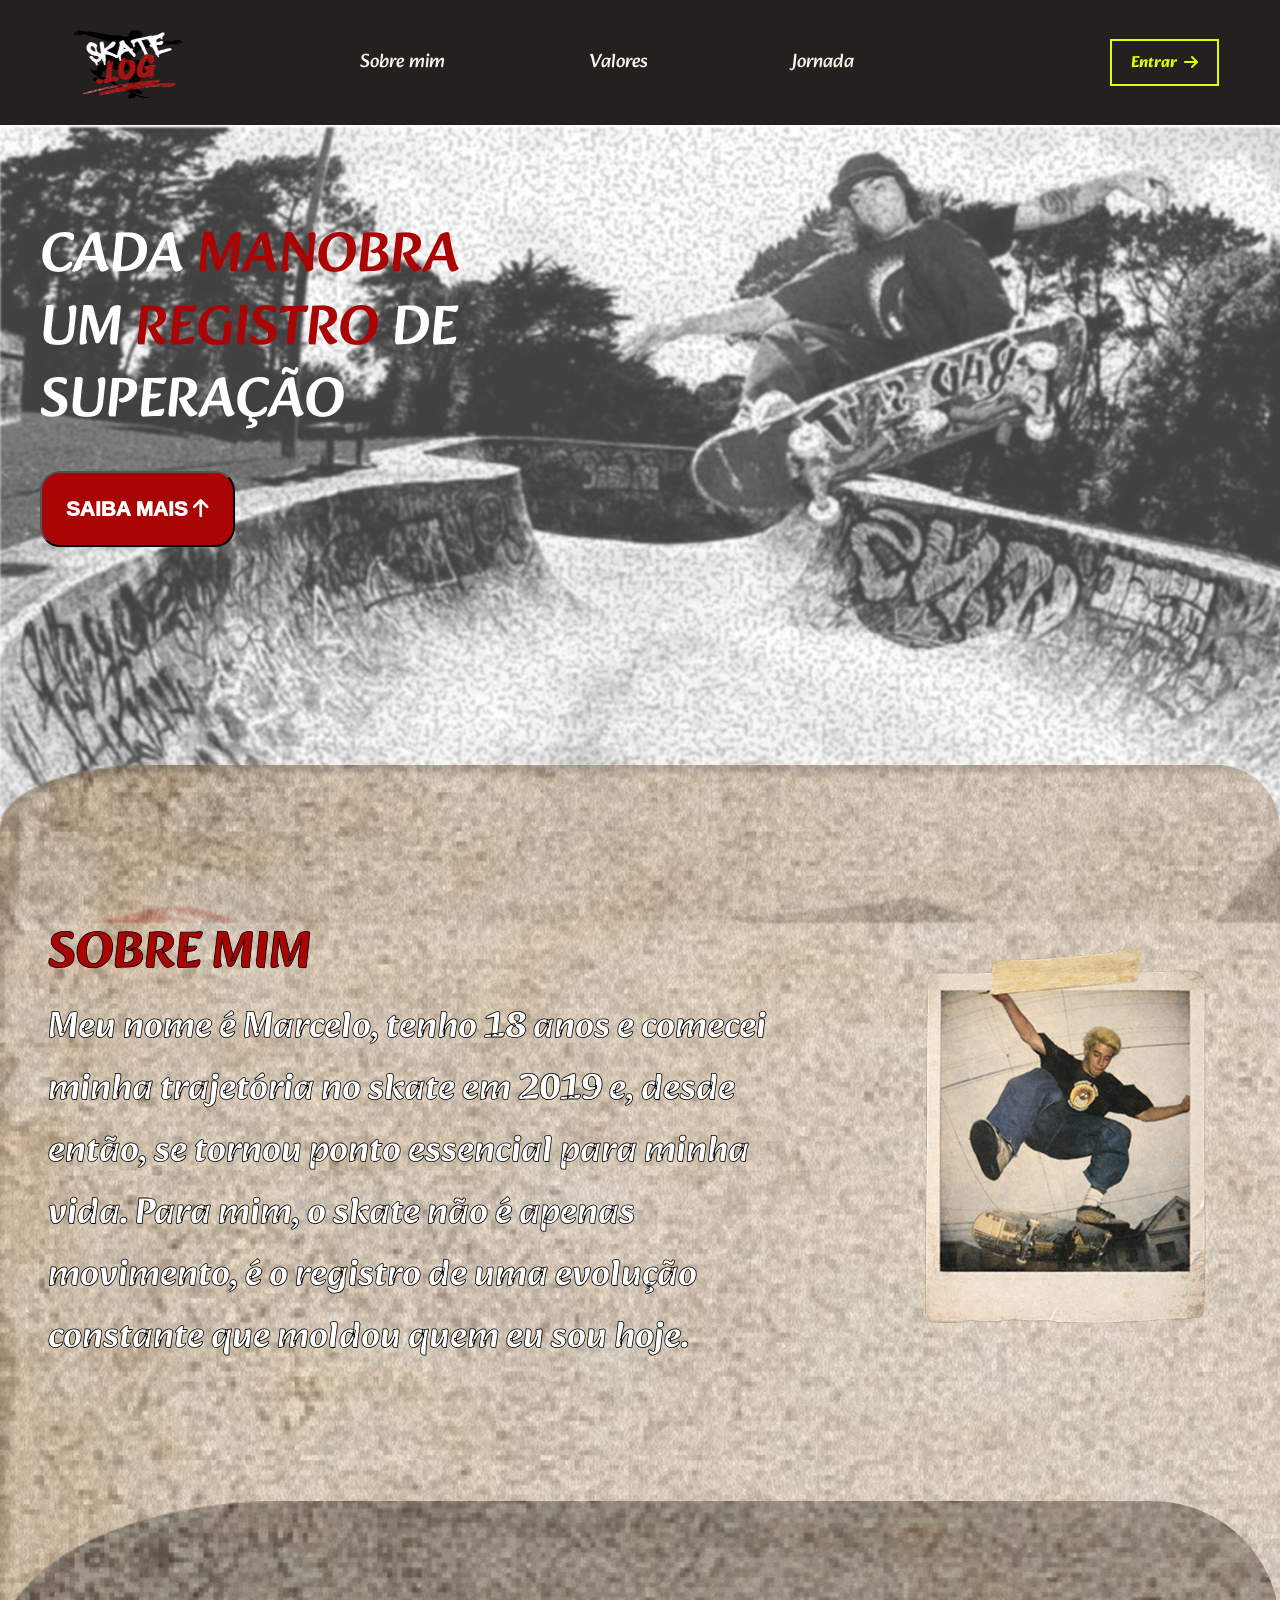
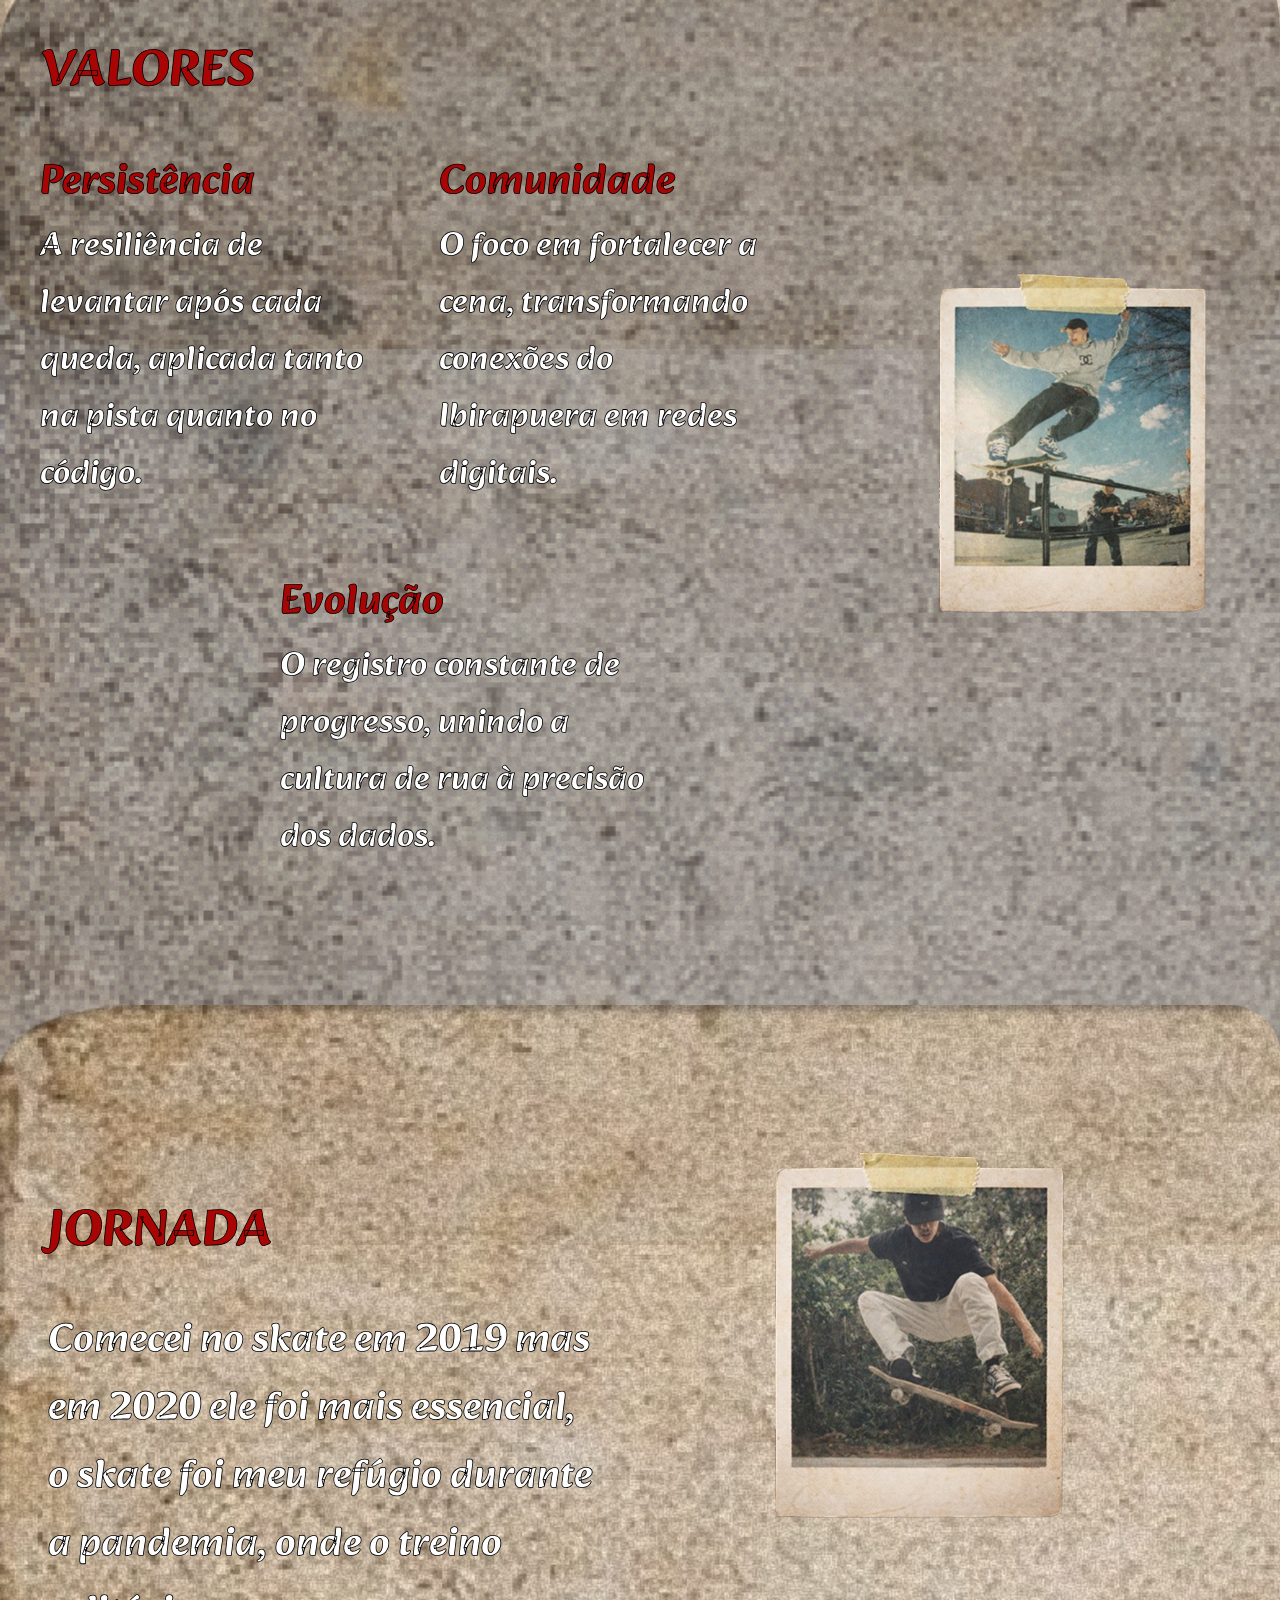
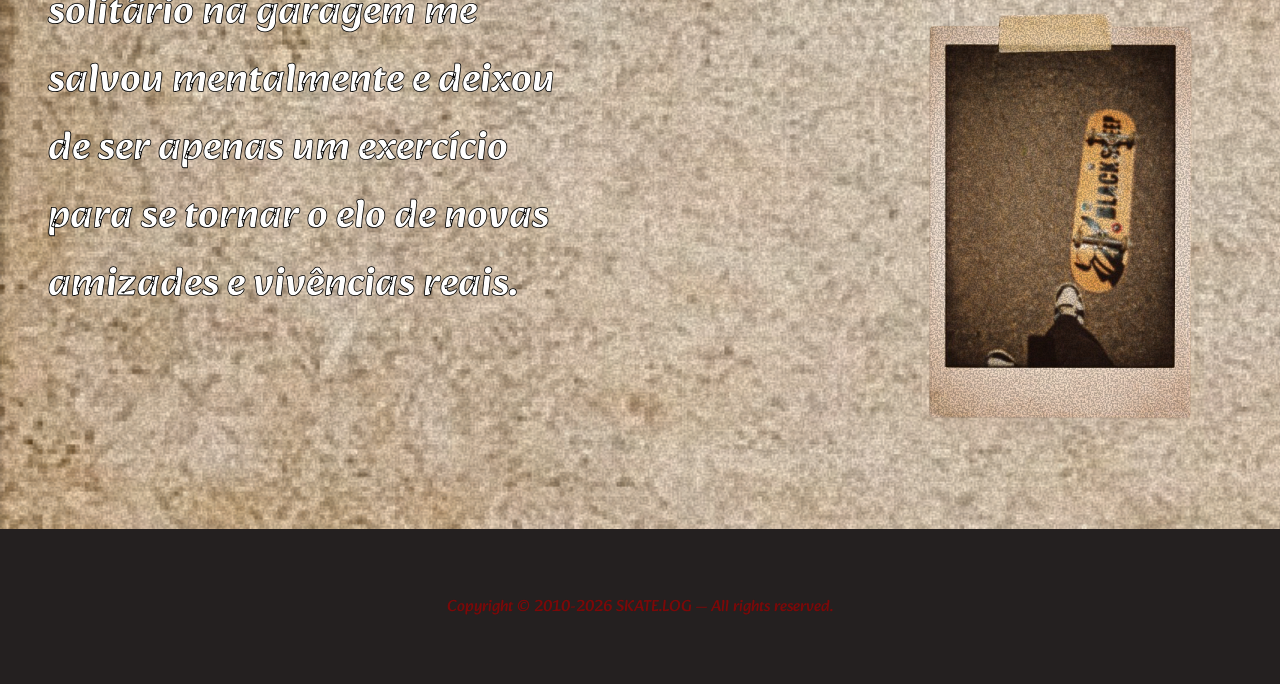
==== projeto/site/public/index.html @ 41648179 "Feat:  Adicionei a tela de login e cadastro com css, ainda falta adicionar algumas coisas simples, i" ====
<!DOCTYPE html>
<html lang="pt-br">
<head>
    <meta charset="UTF-8">
    <meta name="viewport" content="width=device-width, initial-scale=1.0">
    <title>Skate.log</title>
    
    
    <!-- ESTILOS DA PÁGINA -->
    <link rel="stylesheet" href="./css/global.css">
    <link rel="stylesheet" href="./css/home.css">
     <link rel="stylesheet" href="https://cdnjs.cloudflare.com/ajax/libs/font-awesome/6.5.0/css/all.min.css" crossorigin="anonymous" referrerpolicy="no-referrer" />


    
</head>
<body>
<div class="page-wrapper">
    <!-- PÁGINA HEADER -->
    <header class="header">
        <div class="container">
            <img class="logo" src="img/logo.png" alt="">
            <ul class="navbar">
                <div class="section-header">
                <li>
                    <a href="#sobremim">
                        Sobre mim
                    </a>
                </li>
                <li>
                    <a href="#valores">
                        Valores
                    </a>
                </li>
                <li>
                    <a href="#journey">
                        Jornada
                    </a>
                </li>
                </div>
                <li class="btn-enter">
                    <a href="login.html">
                        Entrar
                         <i class="fa-solid fa-arrow-right"></i>
                    </a>
                </li>
            </ul>
        </div>
    </header>

    <!-- SEÇÃO HERO -->
    <div class="section-hero">
        <div class="container">
            <div class="text-hero">
                <p>
                    CADA <span class="text-red">MANOBRA</span>  <br>
                    UM <span class="text-red">REGISTRO</span> DE <br>
                    SUPERAÇÃO 
                </p>
                <button class="btn-hero"><a href="login.html"> SAIBA MAIS  </a><i class="fa-solid fa-arrow-up"></i></button>
            </div>
            
                
            
            
            
        </div>
    </div>

    <!-- SEÇÃO SOBREMIM -->
     <div class="section-sobremim" id="sobremim">
        <div class="container">
            <div class="box-sobremim">
                <div class="text-sobre contorno-preto">
                    <h1 class="text-red">SOBRE MIM</h1>
                    <p>
                    Meu nome é Marcelo, tenho 18 anos e 
                    comecei minha trajetória no skate em 2019 e,
                    desde então, se tornou ponto essencial para minha vida.
                    Para mim, o skate não é apenas movimento, é o registro de
                    uma evolução constante que moldou quem eu sou hoje.
                    </p>
                </div>
            
                <img src="img/img_sobremim.png" alt="">
            </div>
        </div>
    </div>

    <!-- SEÇÃO VALORES -->
    <div class="section-valores" id="valores">
        <div class="container">
            
            <div class="conteudo-valores">
                <div class="text-valores contorno-preto">
                    <h1 class="text-red">VALORES</h1>
                    <div class="valores-topo">
                    <div class="valor-item item-1">
                        <h2 class="text-red">Persistência</h2>
                        <p>
                            A resiliência de levantar após cada queda, aplicada tanto na pista quanto no código.
                        </p>
                    </div>
                    <div class="valor-item item-2">
                        <h2 class="text-red">Comunidade</h2>
                        <p>
                            O foco em fortalecer a cena, transformando conexões do Ibirapuera em redes digitais.
                        </p>
                    </div>
                    </div>
                    <div class="valor-item item-3">
                        <h2 class="text-red">Evolução</h2>
                        <p>
                            O registro constante de progresso, unindo a cultura de rua à precisão dos dados.
                        </p>
                    </div>
                </div>
                    <div class="box-valores">
                        <img src="img/img_valores.png" alt="">
                    </div>
            </div>
        </div>
    </div>

    <!-- SEÇÃO JORNADA -->
    <div class="section-journey" id="journey">
        <div class="container">
            <div class="text-journey contorno-preto">
                <h1 class="text-red">JORNADA</h1>
                <p>
                    Comecei no skate em 2019 mas em 2020 ele foi mais essencial,
                    o skate foi meu refúgio durante a pandemia, onde o treino solitário
                    na garagem me salvou mentalmente e deixou de ser apenas um exercício
                    para se tornar o elo de novas amizades e vivências reais.
                </p>
            </div>
            <div class="box-journey">
                <img class="jornada-topo" src="img/img_jornada1.png" alt="">
                <img class="jornada-baixo" src="img/img_jornada2.png" alt="">
            </div>
        </div>
    </div>


    <!-- PÁGINA FOOTER -->
    <footer>
        <div class="container">
            <div class="footer-inner">  
                <p class="footer-copy">Copyright © 2010-2026 SKATE.LOG — All rights reserved.</p>
            </div>
        </div>
    </footer>

</div>

</body>
</html>
---- projeto/site/public/css/global.css ----
@import url('https://fonts.googleapis.com/css2?family=Alkatra:wght@400..700&display=swap');


* {
    margin: 0;
    padding: 0;
    box-sizing: border-box;
}

html {
    scroll-behavior: smooth;
}

body {
    min-height: 100vh;
    width: 100%;
    
    font-family: "Alkatra", system-ui;
    font-optical-sizing: auto;
    font-style: normal;
}

.contorno-preto{
    -webkit-text-stroke: 0.8px black;
    color: white;
}
---- projeto/site/public/css/home.css ----
.page-wrapper {
    width: 100%;
    display: flex;
    flex-direction: column;
}

.container {
    max-width: 1200px;
    width: 100%;
    margin: 0 auto;
}

ul{
    list-style-type: none;
}

.text-red { 
    color: #A90505; 
   
}

.header {
    background-color: #242020;
    position: sticky;
    top: 0;
    z-index: 100;
}

.section-header{
    display: flex;
    justify-content: center;
    gap: 9rem;
    margin-right: 13rem;
}

.header .container {
    display: flex;
    gap: 9rem;
    align-items: center;
    
}

.logo {
    width: 11rem;
    height: 7.8rem;
    
}

.navbar {
    display: flex;
    align-items: center;
    gap: 3rem;
}

.navbar a {
    color:  #FAF3E8;
    font-size: 1.2rem;
    font-weight: 400;
    text-decoration: none;
    display: flex;
    align-items: center;
    gap: 0.4rem;
    transition: opacity 0.2s;
}

.navbar a:hover { 
    opacity: 0.75; 
}


.navbar .nav-separator {
    color: rgba(250, 243, 232, 0.181);
    font-size: 1.4rem;
    cursor: default;
    pointer-events: none;
}


.btn-enter a {
    border: #DDFF00 solid 2px;
    padding-top: 0.5rem;
    padding-bottom: 0.5rem;
    padding-right: 1.2rem;
    padding-left: 1.2rem;
    font-weight: 700;
    color: #DDFF00 ;
    font-size: 1rem;
    display: flex;
    align-items: center;
    transition: background-color 0.2s, transform 0.15s;
}

.btn-enter a:hover {
    background-color:  #a4970b;
    opacity: 1;
    transform: translateY(-1px);
}




.section-hero {
    background-image: url("../img/herobanner.png");
    background-size: cover;
    background-repeat: no-repeat;
    height: 50rem;
    display: flex;
    align-items: flex-start;
    padding-top: 6rem;
}

.section-hero .container {
    display: flex;
    align-items: center;
}



.text-hero p {
    font-size: 3.5rem;
    font-weight: 500;
    color: white;
    line-height: 1.3;
    padding-bottom: 2rem;
}

.btn-hero{
    background-color: #A90505;
    border-radius: 20px;
    padding-right: 1.5rem;
    padding-left: 1.5rem;
    padding-top: 1.5rem;
    padding-bottom: 1.5rem;
    color: white;
    font-size: 1.3rem;
    font-weight: 1000;
}

.btn-hero a{
    color: white;
    text-decoration: none;
}

.btn-hero:hover {
    background-color:  #930303;
    opacity: 1;
    transform: translateY(-1px);
}

.section-sobremim {
    background-image: url("../img/sobremimbanner.png");
    background-repeat: no-repeat;
    background-size: cover;
    padding: 8rem 3rem 10rem;
    border-radius: 4rem;
    margin-top: -10rem;
    position: relative;
    z-index: 10;
    height: 74rem;
}

.box-sobremim {
    margin-top: 0;
    width: 100%;
    display: flex;
    flex-direction: row;
    align-items: center;
    gap: 6rem;
}



.box-sobremim img{
    width: 22rem;
}

.box-sobremim p {
    font-size: 2.3rem;
    font-weight: 700;
    color: white;
    
}

.box-sobremim h1{
    font-size: 3.2rem;
}

.section-valores {
    background-image: url("../img/valoresbanner.png");
    background-repeat: no-repeat;
    background-size: cover;
    width: 100%;
    padding: 8rem 0;
    border-top-right-radius: 8rem;
    margin-top: -28rem;
    position: relative;
    z-index: 10;
    margin-bottom: 4rem;
    height: 84rem;
}

.conteudo-valores {
    display: flex;
    flex-direction: row; 
    align-items: center;
    justify-content: center;
    gap: 6rem;
    width: 100%;
}

.conteudo-valores h1{
    font-size: 3.2rem;
}

.conteudo-valores h2{
    font-size: 2.3rem;
}



.section-valores .container {
    display: flex;
    justify-content: center;
    align-items: center;
    /* gap: 6rem; */
    flex-wrap: wrap;
}

.valores-topo {
    display: flex;        
    flex-direction: row;
    gap: 4rem;             
    width: 100%;
    justify-content: space-between;
}

.text-valores {
    display: flex;
    flex-direction: column;
    gap: 2rem;
    max-width: 45rem; 
}

.valor-item {
    max-width: 24rem; 
}


.item-1 {
    align-self: flex-start;
}


.item-2 {
    align-self: flex-end; 
    margin-right: -7rem; 
}


.item-3 {
    align-self: flex-end;
    margin-top: 2rem;
}

.text-journey { 
    max-width: 34rem;
 }


.text-valores h2{
    font-size: 2.6rem;
    font-weight: 1000;
}
.text-valores p {
    font-size: 2.1rem;
    color: white;
    font-weight: 700;
    
}

.box-valores{
    margin-left: 8rem;
}

.box-valores img {
    width: 22rem;
}

.section-journey {
    background-image: url("../img/jornadabanner.png");
    background-repeat: no-repeat;
    background-size: cover;
    width: 100%;
    padding: 8rem 0;
    border-top-left-radius: 4%;
    border-top-right-radius: 4%;
    margin-top: -19rem;
    position: relative;
    z-index: 10;
    margin-bottom: -5rem;
}

.section-journey .container {
    display: flex;
    justify-content: center;
    align-items: flex-start;
    gap: 8rem;
}
.text-journey {
    padding-top: 3.5rem;
    display: flex;
    flex-direction: column;
    gap: 2rem;
}

.box-journey {
    display: flex;
    flex-direction: column; 
    gap: 2rem;
    flex-shrink: 0;        
    width: 32rem;          
}



.text-journey p {
    font-size: 2.5rem;
    color: white;
    font-weight: 700;
}

.text-journey h1{
    font-size: 3.2rem;
}

.jornada-topo{
    align-self: flex-start;
}

.jornada-baixo{
    align-self: flex-end;
}

footer {
    background-color: #242020;
    color: #930303;
    z-index: 11;
}

.footer-inner {
    display: flex;
    flex-direction: column;
    align-items: center;
    padding-top: 4rem;
    padding-bottom: 4rem;
}

.footer-copy {
    font-size: 1rem;
    text-align: center;
    opacity: 0.8;
}
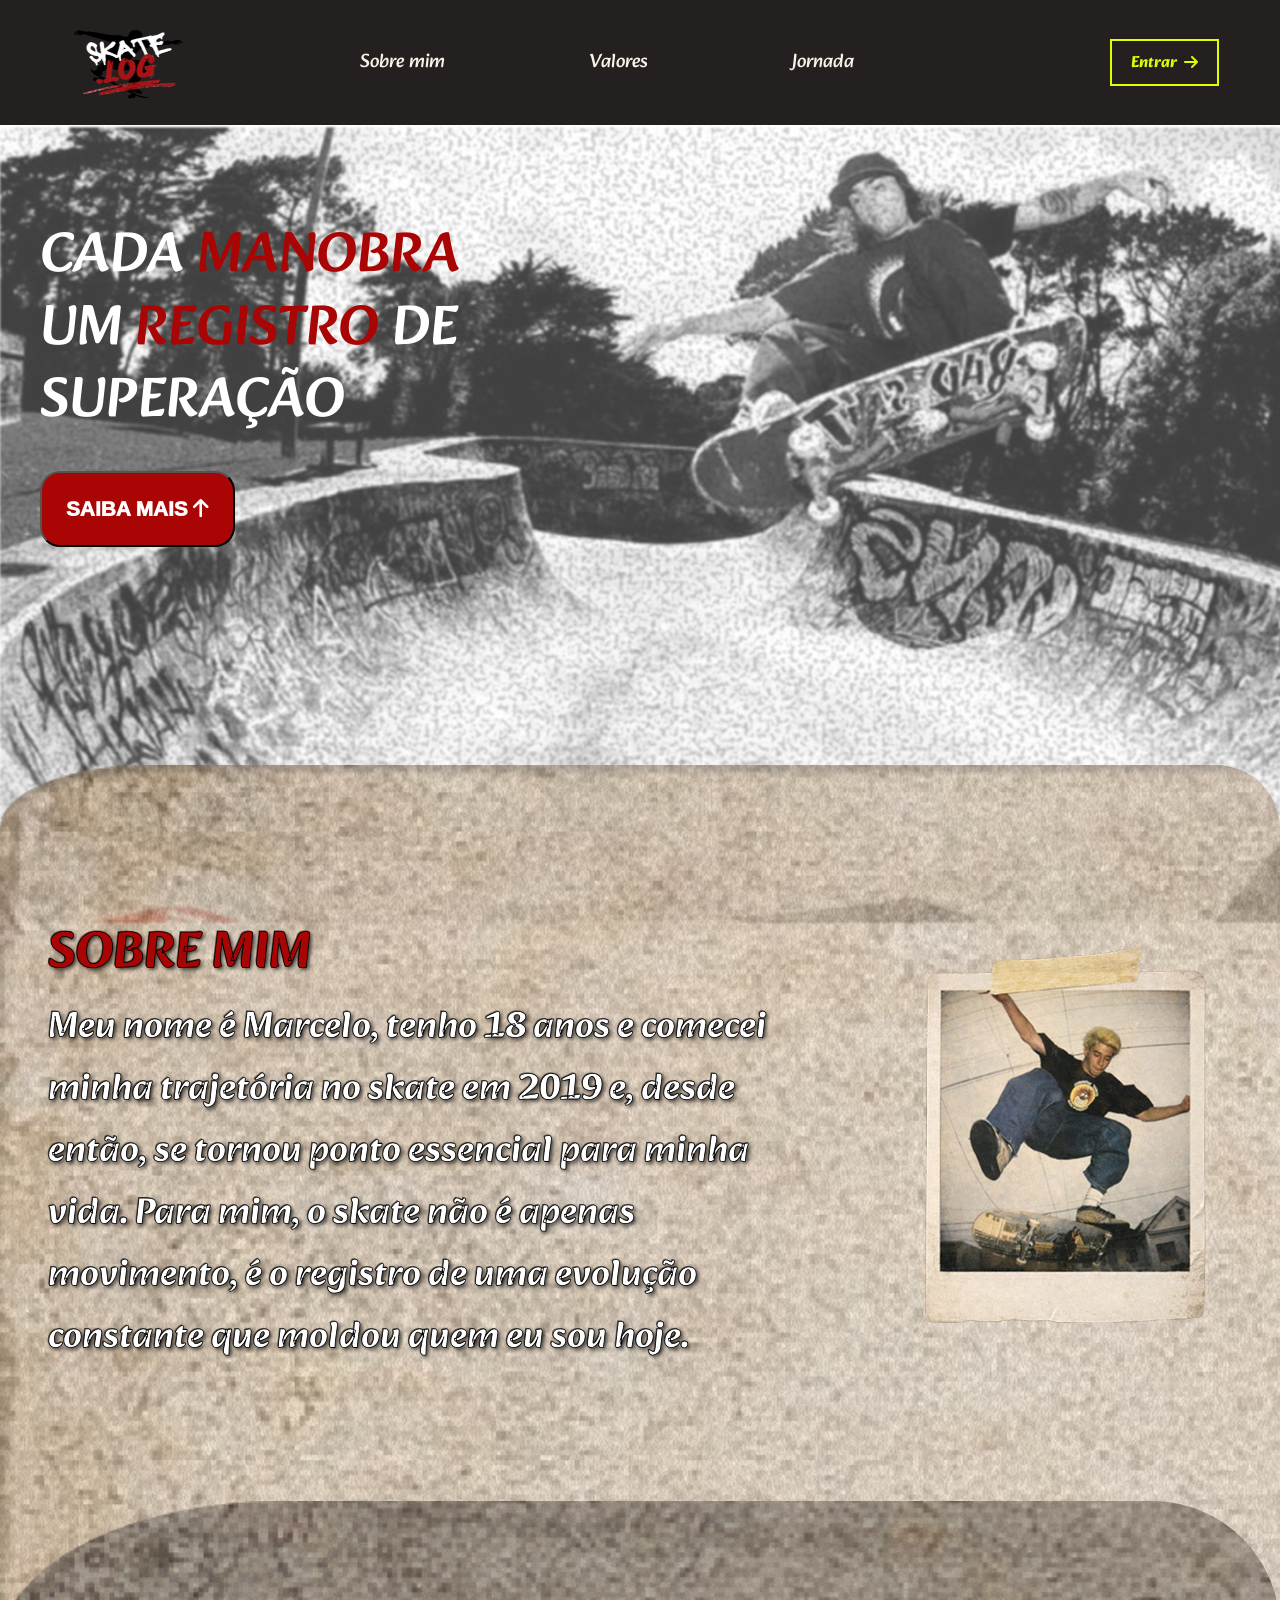
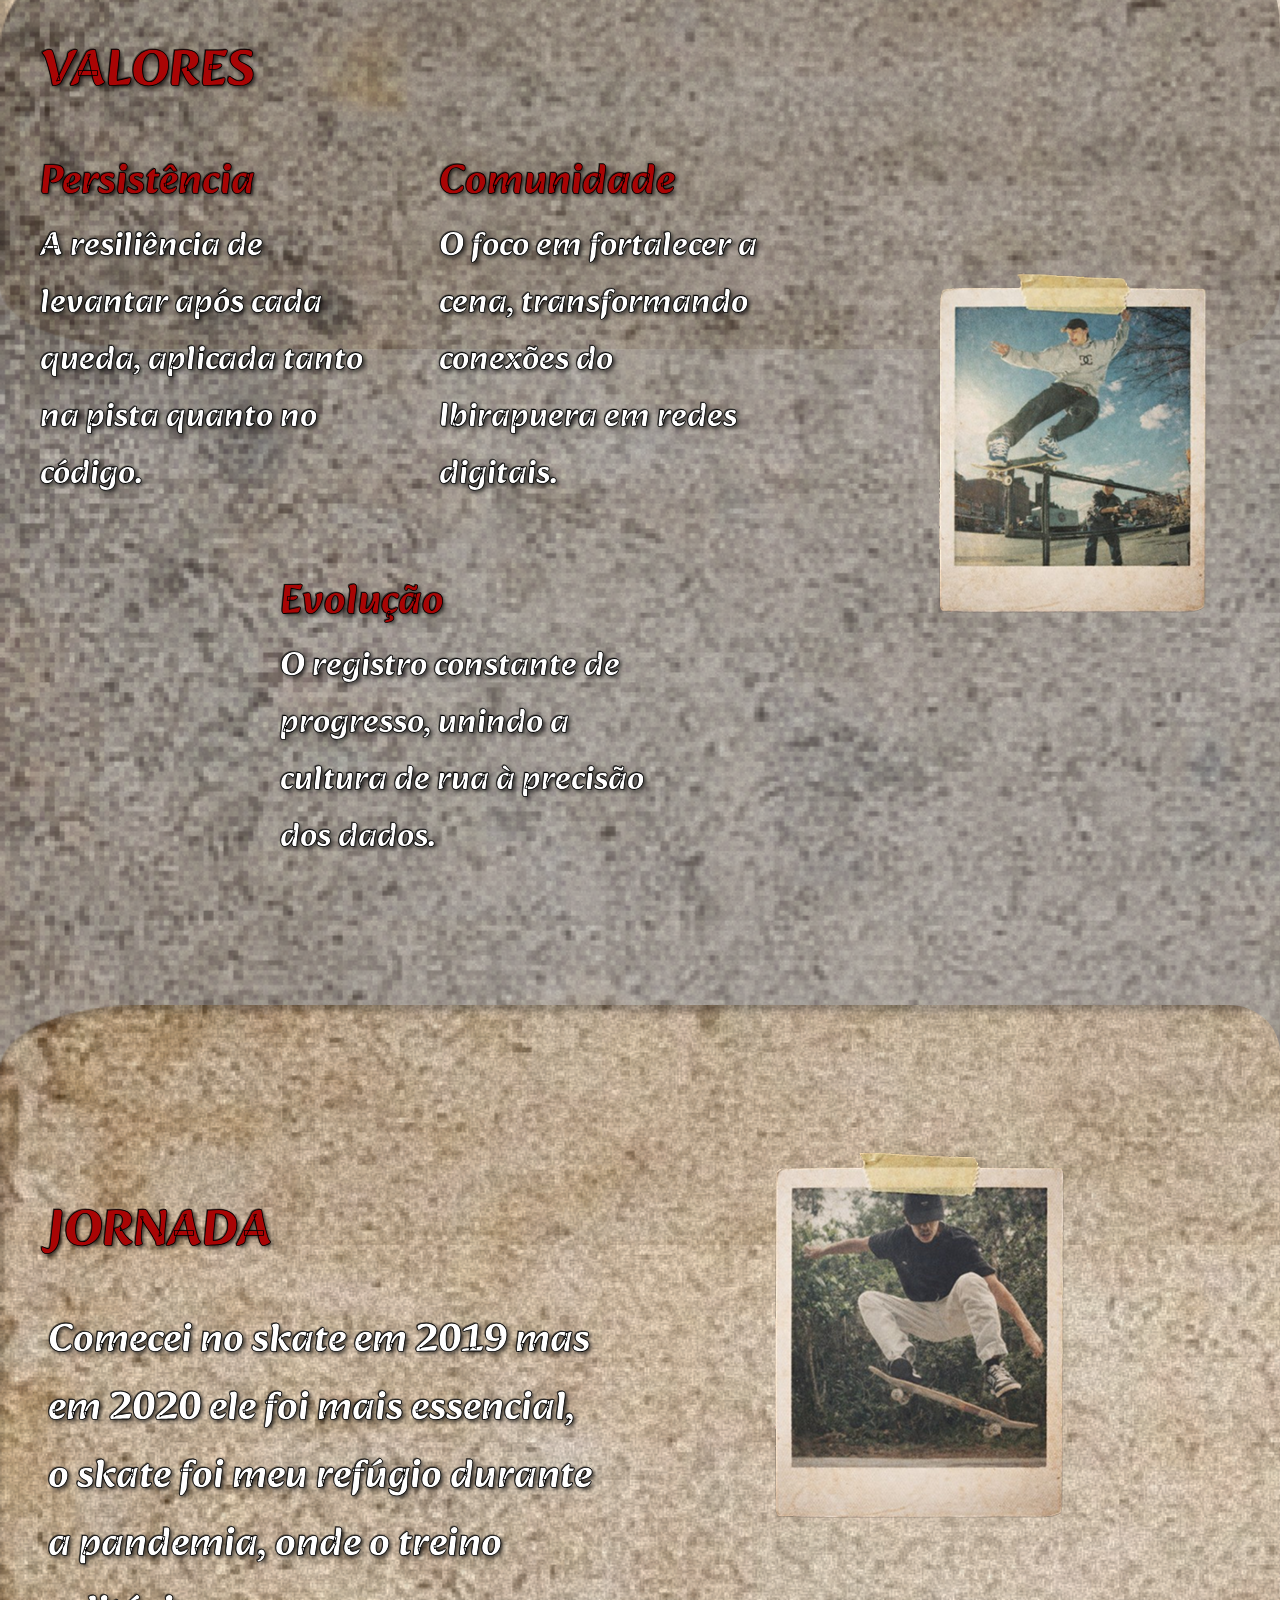
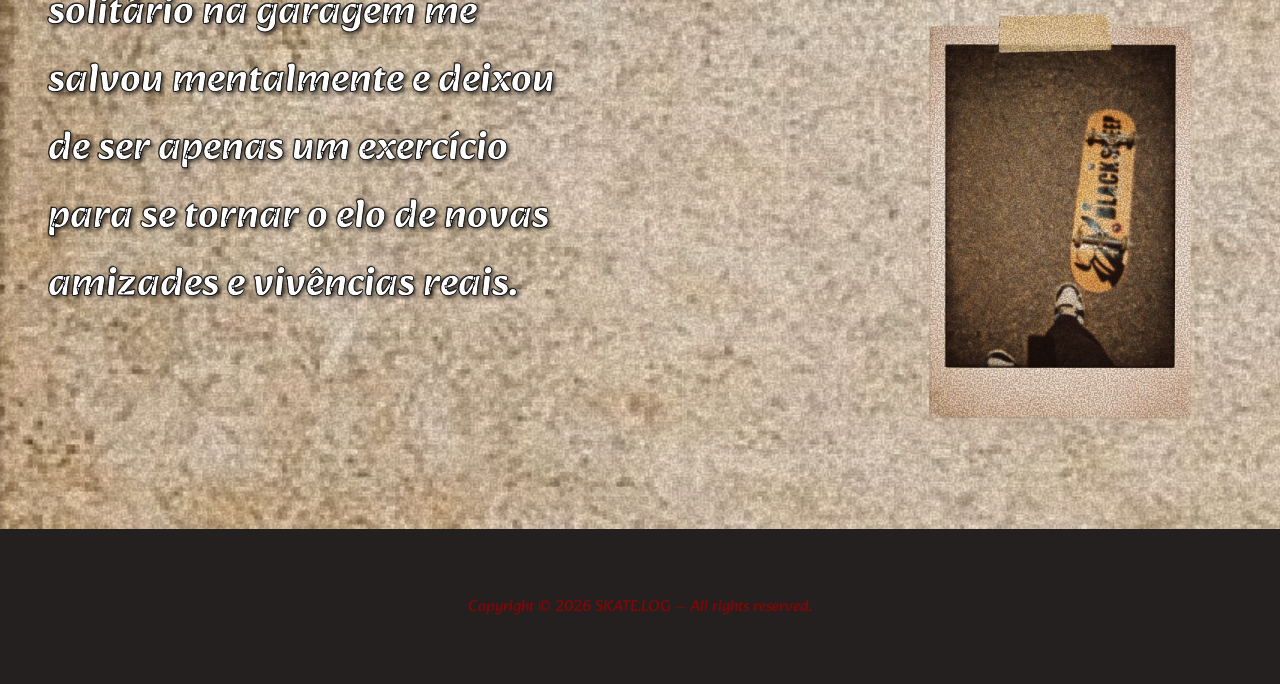
==== commit 96750955: "Feat: deixei o texto da home com sombra para ficar mais claro pra leitura" ====
--- a/projeto/site/public/index.html
+++ b/projeto/site/public/index.html
@@ -6,7 +6,8 @@
     <title>Skate.log</title>
     
     
-    <!-- ESTILOS DA PÁGINA -->
+    
+     <link rel="shortcut icon" href="./img/logo.png" type="image/x-icon">
     <link rel="stylesheet" href="./css/global.css">
     <link rel="stylesheet" href="./css/home.css">
      <link rel="stylesheet" href="https://cdnjs.cloudflare.com/ajax/libs/font-awesome/6.5.0/css/all.min.css" crossorigin="anonymous" referrerpolicy="no-referrer" />
@@ -16,7 +17,7 @@
 </head>
 <body>
 <div class="page-wrapper">
-    <!-- PÁGINA HEADER -->
+  
     <header class="header">
         <div class="container">
             <img class="logo" src="img/logo.png" alt="">
@@ -48,7 +49,7 @@
         </div>
     </header>
 
-    <!-- SEÇÃO HERO -->
+   
     <div class="section-hero">
         <div class="container">
             <div class="text-hero">
@@ -67,7 +68,7 @@
         </div>
     </div>
 
-    <!-- SEÇÃO SOBREMIM -->
+ 
      <div class="section-sobremim" id="sobremim">
         <div class="container">
             <div class="box-sobremim">
@@ -87,7 +88,7 @@
         </div>
     </div>
 
-    <!-- SEÇÃO VALORES -->
+    
     <div class="section-valores" id="valores">
         <div class="container">
             
@@ -122,7 +123,7 @@
         </div>
     </div>
 
-    <!-- SEÇÃO JORNADA -->
+   
     <div class="section-journey" id="journey">
         <div class="container">
             <div class="text-journey contorno-preto">
@@ -142,11 +143,11 @@
     </div>
 
 
-    <!-- PÁGINA FOOTER -->
+    
     <footer>
         <div class="container">
             <div class="footer-inner">  
-                <p class="footer-copy">Copyright © 2010-2026 SKATE.LOG — All rights reserved.</p>
+                <p class="footer-copy">Copyright © 2026 SKATE.LOG — All rights reserved.</p>
             </div>
         </div>
     </footer>
--- a/projeto/site/public/css/home.css
+++ b/projeto/site/public/css/home.css
@@ -123,6 +123,9 @@
     line-height: 1.3;
     padding-bottom: 2rem;
 }
+
+
+
 
 .btn-hero{
     background-color: #A90505;
@@ -359,4 +362,9 @@
     font-size: 1rem;
     text-align: center;
     opacity: 0.8;
+}
+
+.contorno-preto {
+    text-shadow: 2px 2px 4px rgba(0, 0, 0, 0.8), 
+                 -1px -1px 0px rgba(0, 0, 0, 0.5);
 }
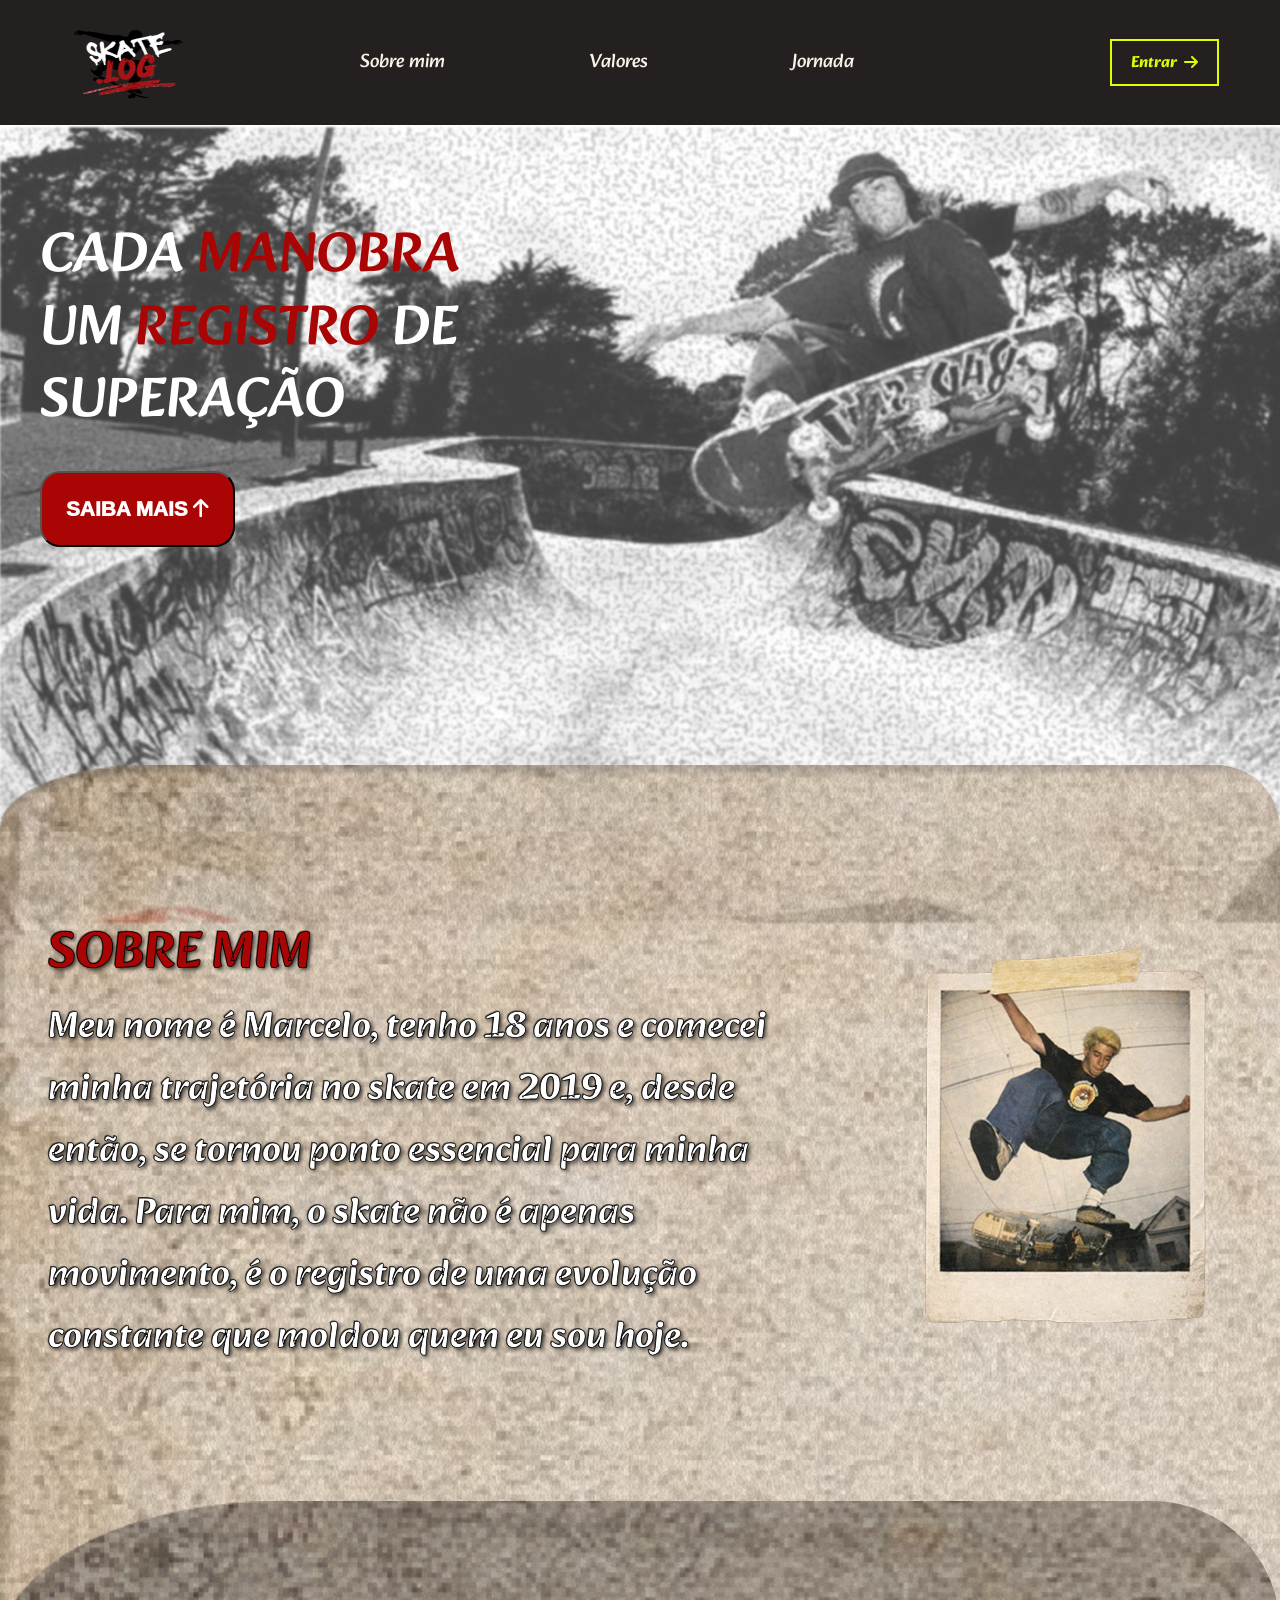
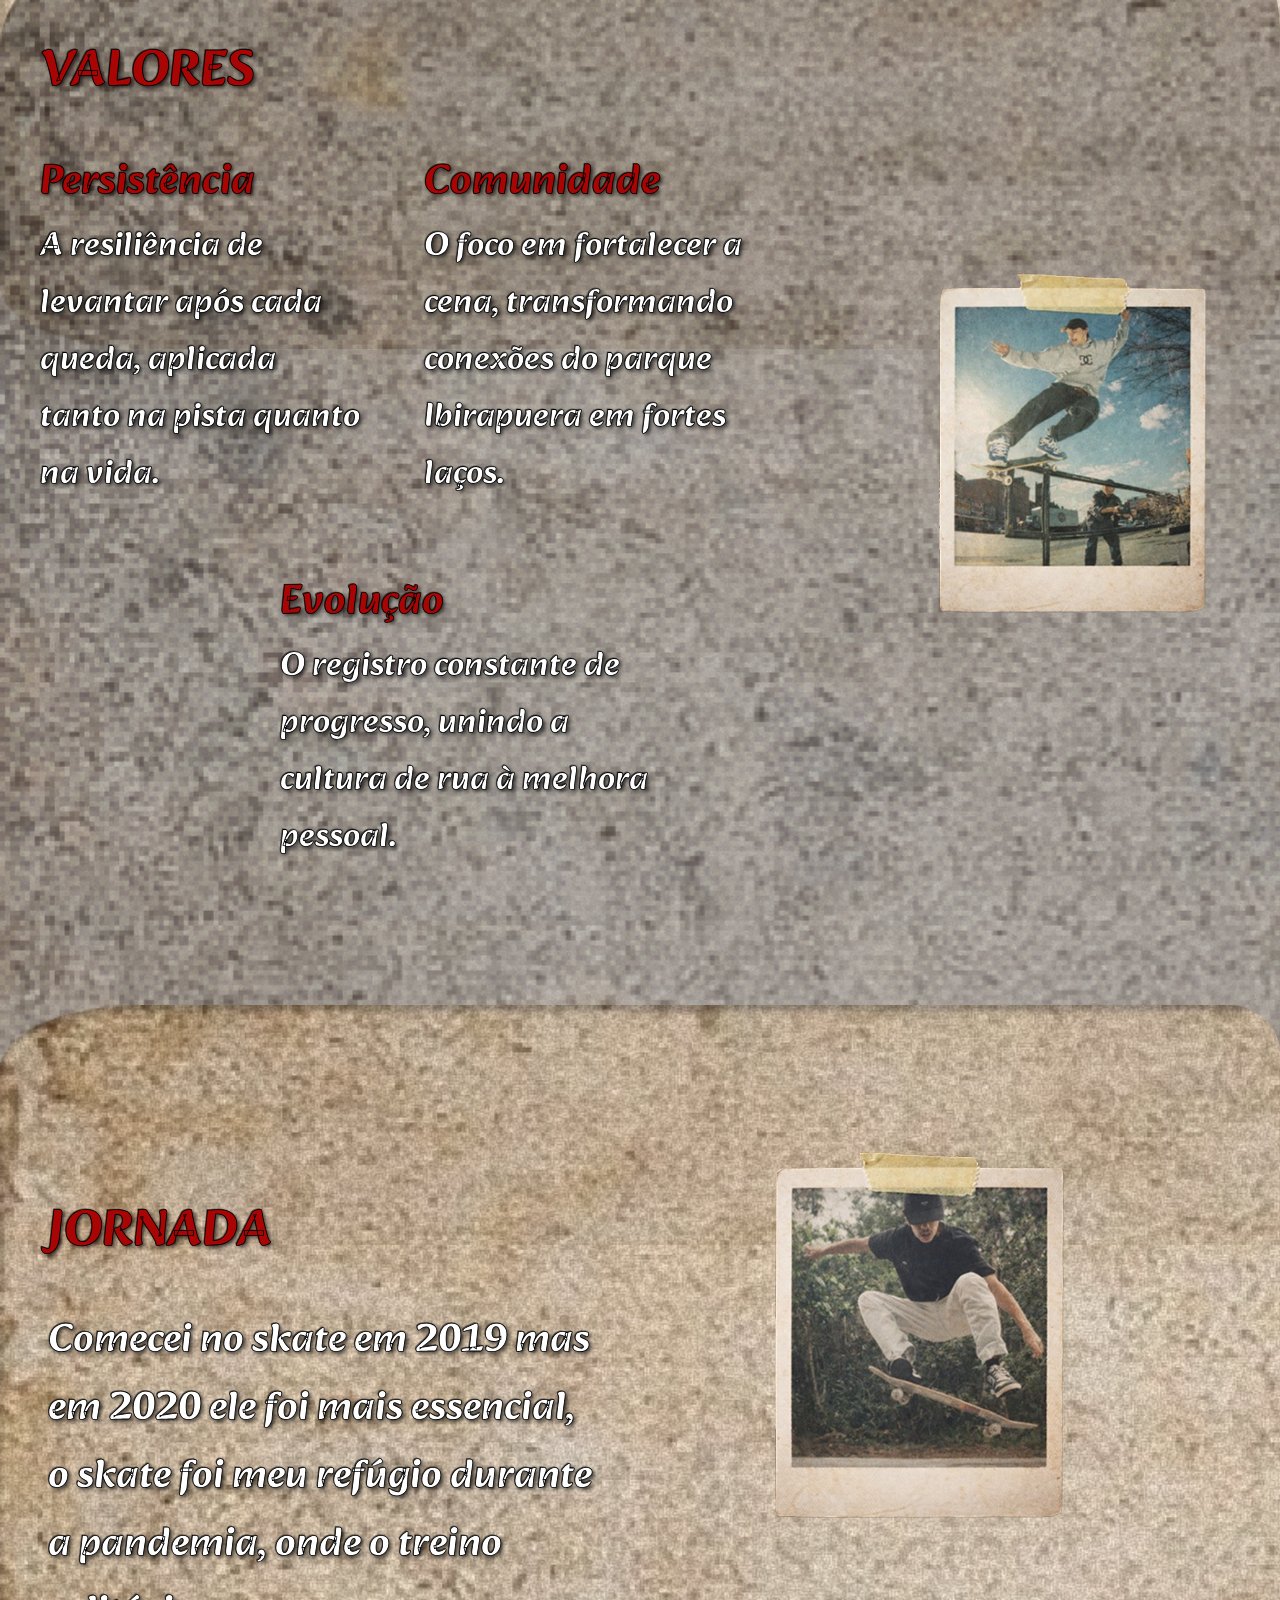
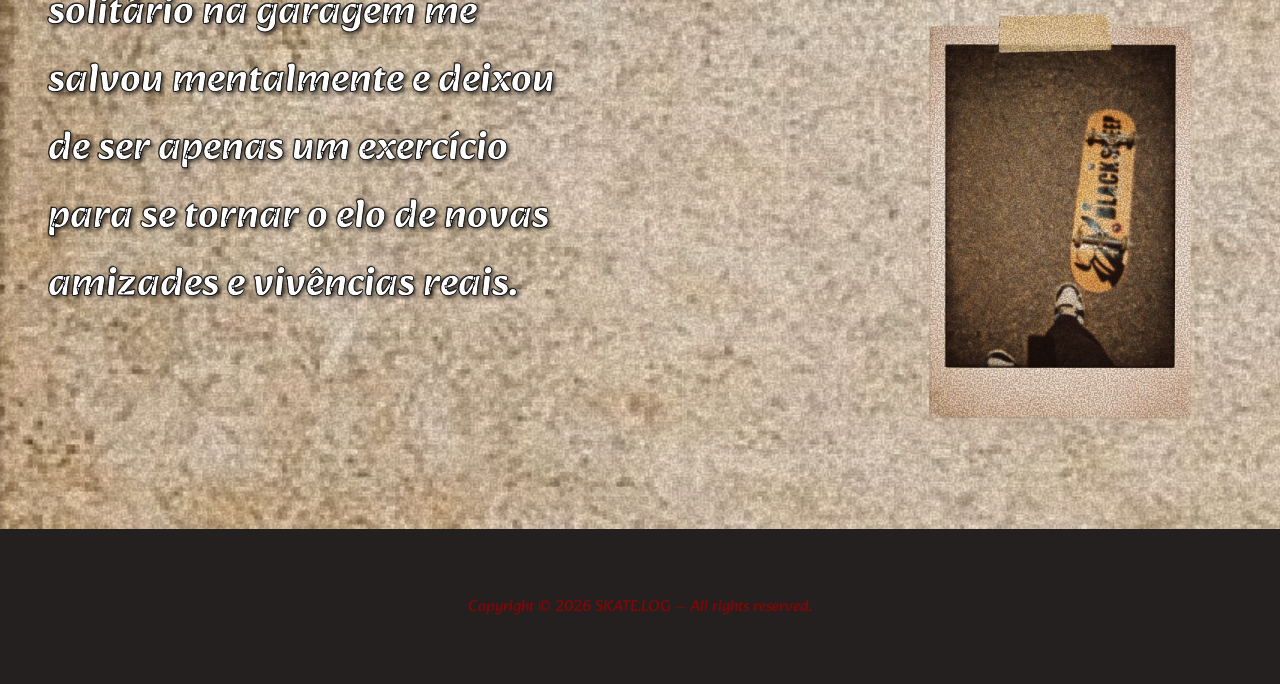
==== commit 62b374c2: "Fix: consertei os textos da home page" ====
--- a/projeto/site/public/index.html
+++ b/projeto/site/public/index.html
@@ -99,20 +99,20 @@
                     <div class="valor-item item-1">
                         <h2 class="text-red">Persistência</h2>
                         <p>
-                            A resiliência de levantar após cada queda, aplicada tanto na pista quanto no código.
+                            A resiliência de levantar após cada queda, aplicada tanto na pista quanto na vida.
                         </p>
                     </div>
                     <div class="valor-item item-2">
                         <h2 class="text-red">Comunidade</h2>
                         <p>
-                            O foco em fortalecer a cena, transformando conexões do Ibirapuera em redes digitais.
+                            O foco em fortalecer a cena, transformando conexões do parque Ibirapuera em fortes laços.
                         </p>
                     </div>
                     </div>
                     <div class="valor-item item-3">
                         <h2 class="text-red">Evolução</h2>
                         <p>
-                            O registro constante de progresso, unindo a cultura de rua à precisão dos dados.
+                            O registro constante de progresso, unindo a cultura de rua à melhora pessoal.
                         </p>
                     </div>
                 </div>
